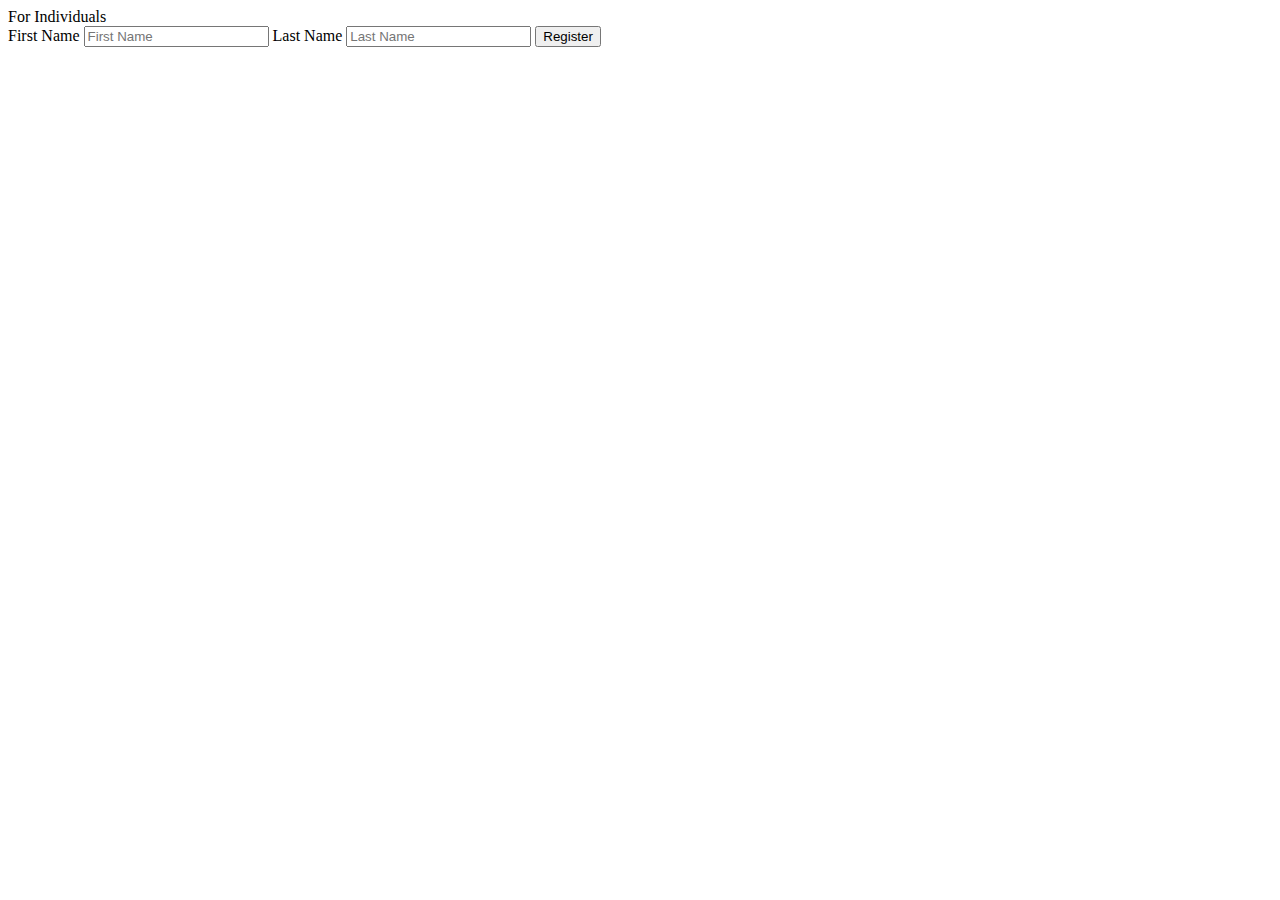
==== signup-page/index.html @ c616a9de "initial commit" ====
<!DOCTYPE html>
<html lang="en">
  <head>
    <meta charset="UTF-8" />
    <meta name="viewport" content="width=device-width, initial-scale=1.0" />
    <link type="text/css" rel="stylesheet" href="style.css" />
    <title>Sign Up</title>
  </head>
  <body>
    <main>
      <div>For Individuals</div>
      <div>
        <form action="">
          <label for="first-name">First Name</label>
          <input
            type="text"
            name="first-name"
            id="first-name"
            placeholder="First Name"
          />
          <label for="last-name">Last Name</label>
          <input
            type="text"
            name="last-name"
            id="last-name"
            placeholder="Last Name"
          />

          <button type="submit">Register</button>
        </form>
      </div>
    </main>
  </body>
</html>
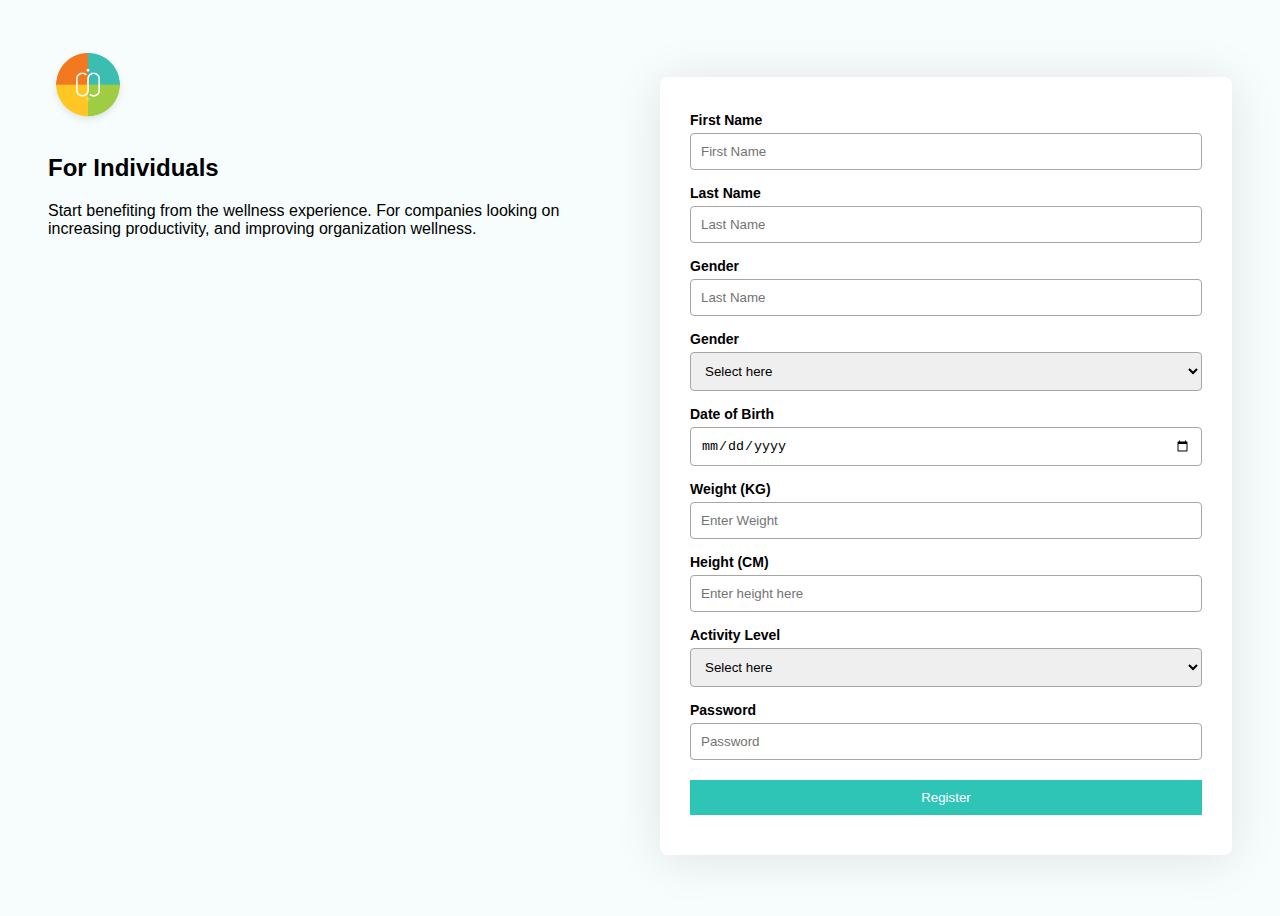
==== commit e8cd9fe4: "some changes" ====
--- a/signup-page/index.html
+++ b/signup-page/index.html
@@ -7,25 +7,91 @@
     <title>Sign Up</title>
   </head>
   <body>
-    <main>
-      <div>For Individuals</div>
-      <div>
-        <form action="">
-          <label for="first-name">First Name</label>
-          <input
-            type="text"
-            name="first-name"
-            id="first-name"
-            placeholder="First Name"
-          />
-          <label for="last-name">Last Name</label>
-          <input
-            type="text"
-            name="last-name"
-            id="last-name"
-            placeholder="Last Name"
-          />
-
+    <main class="container">
+      <div class="inner-container">
+        <img class="logo-img" src="logo.png" alt="Main logo" />
+        <h2>For Individuals</h2>
+        <p>
+          Start benefiting from the wellness experience. For companies looking
+          on increasing productivity, and improving organization wellness.
+        </p>
+      </div>
+      <div class="inner-container">
+        <form class="form" action="">
+          <div class="input-group">
+            <label for="first-name">First Name</label>
+            <input
+              type="text"
+              name="first-name"
+              id="first-name"
+              placeholder="First Name"
+            />
+          </div>
+          <div class="input-group">
+            <label for="last-name">Last Name</label>
+            <input
+              type="text"
+              name="last-name"
+              id="last-name"
+              placeholder="Last Name"
+            />
+          </div>
+          <div class="input-group">
+            <label for="gender">Gender</label>
+            <input
+              type="text"
+              name="last-name"
+              id="last-name"
+              placeholder="Last Name"
+            />
+          </div>
+          <div class="input-group">
+            <label for="gender">Gender</label>
+            <select name="gender" id="gender">
+              <option value="">Select here</option>
+              <option value="male">Male</option>
+              <option value="female">Female</option>
+            </select>
+          </div>
+          <div class="input-group">
+            <label for="date-of-birth">Date of Birth</label>
+            <input type="date" name="date-of-birth" id="date-of-birth" />
+          </div>
+          <div class="input-group">
+            <label for="weight">Weight (KG)</label>
+            <input
+              type="text"
+              name="weight"
+              id="weight"
+              placeholder="Enter Weight"
+            />
+          </div>
+          <div class="input-group">
+            <label for="height">Height (CM)</label>
+            <input
+              type="text"
+              name="height"
+              id="height"
+              placeholder="Enter height here"
+            />
+          </div>
+          <div class="input-group">
+            <label for="activity-level">Activity Level</label>
+            <select name="activity-level" id="activity-level">
+              <option value="">Select here</option>
+              <option value="Level-one">Level One</option>
+              <option value="level-two">Level Two</option>
+            </select>
+          </div>
+          <div class="input-group">
+            <label for="password">Password</label>
+            <input
+              type="password"
+              name="password"
+              id="password"
+              placeholder="Password"
+            />
+          </div>
           <button type="submit">Register</button>
         </form>
       </div>
--- a/signup-page/style.css
+++ b/signup-page/style.css
@@ -0,0 +1,110 @@
+* {
+  box-sizing: border-box;
+}
+
+:root {
+  --font-size-normal: 16px;
+
+  /* Colours */
+  --color-background: #f7fdfc;
+
+  --color-gray: #737373;
+  --color-white: #ffffff;
+  --color-green: #2ec4b6;
+
+  --color-border: #a6a6a6;
+}
+
+body {
+  font-family: Arial, Helvetica, sans-serif;
+  background-color: var(--color-background);
+}
+
+.container {
+  display: flex;
+  flex-direction: row;
+  height: 100vh;
+  padding: 40px;
+  gap: 40px;
+}
+
+.inner-container {
+  flex: 1;
+  /* flex-basis: 0; */
+}
+
+.flex-center {
+  display: flex;
+  flex-direction: column;
+  justify-content: center;
+  align-items: center;
+}
+
+.logo-img {
+  width: 100%;
+  max-width: 80px;
+  object-fit: cover;
+}
+
+.form {
+  background-color: var(--color-white);
+  margin: 5% auto 15%;
+  border-radius: 8px;
+  padding: 20px 30px;
+  box-shadow: 0 4px 50px rgba(4, 8, 19, 0.1);
+  /* width: 80%;
+  max-width: 600px;
+  min-width: 300px; */
+}
+
+.input-group {
+  display: flex;
+  flex-direction: column;
+}
+
+.input-group label {
+  margin: 15px 0 5px;
+  font-weight: 600;
+  font-size: 14px;
+}
+
+.input-group input,
+.input-group select {
+  padding: 10px;
+  border: 1px solid var(--color-border);
+  border-radius: 4px;
+  outline: none;
+}
+
+input::placeholder {
+  color: #737373;
+}
+
+button {
+  width: 100%;
+  padding: 10px;
+  background-color: var(--color-green);
+  border: none;
+  margin: 20px 0;
+  color: var(--color-white);
+}
+
+/* Media Queries */
+@media screen and (max-width: 768px) {
+  .container {
+    flex-direction: column;
+    gap: 0;
+  }
+  .logo-img {
+    max-width: 40px;
+  }
+  /* 
+  .inner-container {
+    margin: 0 auto;
+  } */
+
+  .form {
+    width: 100%;
+    margin-top: 10%;
+  }
+}
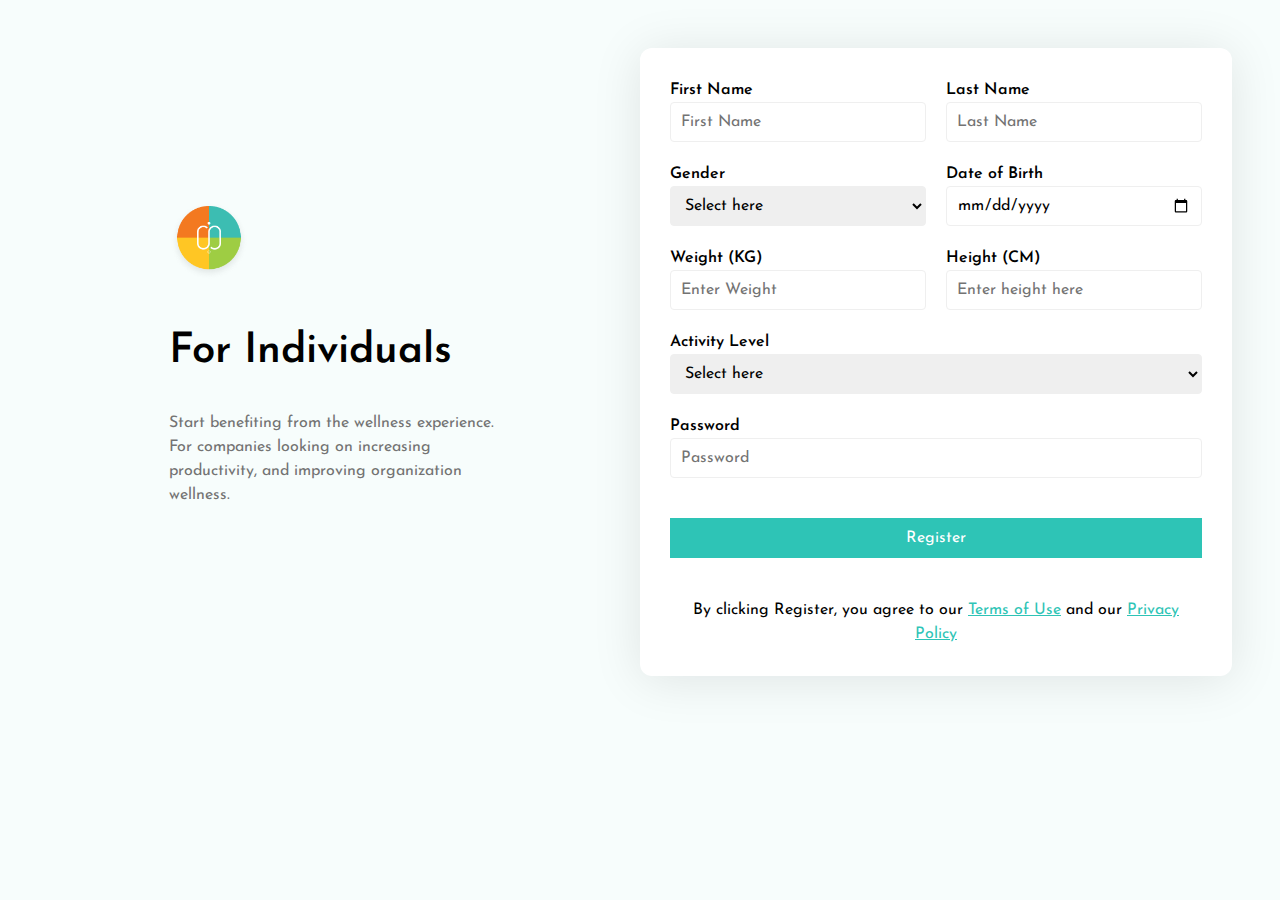
==== commit 316863e1: "assignment done" ====
--- a/signup-page/index.html
+++ b/signup-page/index.html
@@ -8,16 +8,22 @@
   </head>
   <body>
     <main class="container">
-      <div class="inner-container">
-        <img class="logo-img" src="logo.png" alt="Main logo" />
-        <h2>For Individuals</h2>
-        <p>
-          Start benefiting from the wellness experience. For companies looking
-          on increasing productivity, and improving organization wellness.
-        </p>
+      <div class="inner-container flex-center">
+        <div class="info-container">
+          <img class="logo-img" src="logo.png" alt="Main logo" />
+          <h1>For Individuals</h1>
+          <p class="desktop">
+            Start benefiting from the wellness experience. For companies looking
+            on increasing productivity, and improving organization wellness.
+          </p>
+          <p class="mobile">
+            Inspiring wholesome harmony for the mind, body and spirit, for
+            everyone, everywhere.
+          </p>
+        </div>
       </div>
       <div class="inner-container">
-        <form class="form" action="">
+        <form class="form" action="#">
           <div class="input-group">
             <label for="first-name">First Name</label>
             <input
@@ -29,15 +35,6 @@
           </div>
           <div class="input-group">
             <label for="last-name">Last Name</label>
-            <input
-              type="text"
-              name="last-name"
-              id="last-name"
-              placeholder="Last Name"
-            />
-          </div>
-          <div class="input-group">
-            <label for="gender">Gender</label>
             <input
               type="text"
               name="last-name"
@@ -75,7 +72,7 @@
               placeholder="Enter height here"
             />
           </div>
-          <div class="input-group">
+          <div class="input-group no-wrap">
             <label for="activity-level">Activity Level</label>
             <select name="activity-level" id="activity-level">
               <option value="">Select here</option>
@@ -83,7 +80,7 @@
               <option value="level-two">Level Two</option>
             </select>
           </div>
-          <div class="input-group">
+          <div class="input-group no-wrap">
             <label for="password">Password</label>
             <input
               type="password"
@@ -93,6 +90,11 @@
             />
           </div>
           <button type="submit">Register</button>
+
+          <p>
+            By clicking Register, you agree to our
+            <a href="#">Terms of Use</a> and our <a href="#">Privacy Policy</a>
+          </p>
         </form>
       </div>
     </main>
--- a/signup-page/style.css
+++ b/signup-page/style.css
@@ -1,6 +1,4 @@
-* {
-  box-sizing: border-box;
-}
+@import url('https://fonts.googleapis.com/css2?family=Josefin+Sans:wght@400;500;600&display=swap');
 
 :root {
   --font-size-normal: 16px;
@@ -12,25 +10,27 @@
   --color-white: #ffffff;
   --color-green: #2ec4b6;
 
-  --color-border: #a6a6a6;
+  --color-border: #efefef;
+}
+
+* {
+  box-sizing: border-box;
+  font-family: 'Josefin Sans', sans-serif;
+  font-size: var(--font-size-normal);
 }
 
 body {
-  font-family: Arial, Helvetica, sans-serif;
   background-color: var(--color-background);
 }
 
 .container {
   display: flex;
   flex-direction: row;
-  height: 100vh;
   padding: 40px;
-  gap: 40px;
 }
 
 .inner-container {
   flex: 1;
-  /* flex-basis: 0; */
 }
 
 .flex-center {
@@ -46,26 +46,49 @@
   object-fit: cover;
 }
 
+.info-container {
+  max-width: 350px;
+  line-height: 1.5;
+}
+
+.info-container h1 {
+  font-size: 42px;
+  font-weight: 600;
+}
+
+.info-container p {
+  color: var(--color-gray);
+}
+
+.mobile {
+  display: none;
+}
+
 .form {
+  display: flex;
+  flex-wrap: wrap;
   background-color: var(--color-white);
-  margin: 5% auto 15%;
-  border-radius: 8px;
-  padding: 20px 30px;
+  margin: 0 auto;
+  border-radius: 12px;
+  padding: 30px;
   box-shadow: 0 4px 50px rgba(4, 8, 19, 0.1);
-  /* width: 80%;
-  max-width: 600px;
-  min-width: 300px; */
+  gap: 20px;
+  line-height: 1.5;
 }
 
 .input-group {
+  flex: 1;
+  flex-basis: calc(50% - 20px);
   display: flex;
   flex-direction: column;
 }
 
+.input-group.no-wrap {
+  flex-basis: 100%;
+}
+
 .input-group label {
-  margin: 15px 0 5px;
   font-weight: 600;
-  font-size: 14px;
 }
 
 .input-group input,
@@ -73,15 +96,28 @@
   padding: 10px;
   border: 1px solid var(--color-border);
   border-radius: 4px;
+  height: 40px;
   outline: none;
 }
 
 input::placeholder {
-  color: #737373;
+  color: var(--color-gray);
 }
 
-button {
+.input-group input:hover,
+.input-group select:hover {
+  border-color: var(--color-green);
+}
+
+.input-group input:focus,
+.input-group select:focus {
+  border-color: var(--color-green);
+  outline: 1px solid var(--color-green);
+}
+
+.form button {
   width: 100%;
+  height: 40px;
   padding: 10px;
   background-color: var(--color-green);
   border: none;
@@ -89,22 +125,57 @@
   color: var(--color-white);
 }
 
+.form button:hover {
+  box-shadow: 0 4px 50px rgba(4, 8, 19, 0.1);
+  cursor: pointer;
+}
+
+.form p {
+  margin: auto;
+  text-align: center;
+}
+
+.form a {
+  color: var(--color-green);
+}
+
 /* Media Queries */
 @media screen and (max-width: 768px) {
   .container {
     flex-direction: column;
-    gap: 0;
+    margin-top: 20px;
+    padding: 10px;
   }
   .logo-img {
     max-width: 40px;
   }
-  /* 
-  .inner-container {
-    margin: 0 auto;
-  } */
+  .desktop {
+    display: none;
+  }
+  .mobile {
+    display: block;
+  }
+  .info-container {
+    max-width: 100%;
+    line-height: normal;
+  }
+  .info-container h1 {
+    font-size: 32px;
+  }
+
+  .input-group {
+    flex-basis: 100%;
+  }
 
   .form {
     width: 100%;
-    margin-top: 10%;
+    margin-top: 5%;
+    padding: 20px 10px;
   }
 }
+
+@media screen and (max-width: 320px) {
+  .info-container h1 {
+    font-size: 28px;
+  }
+}
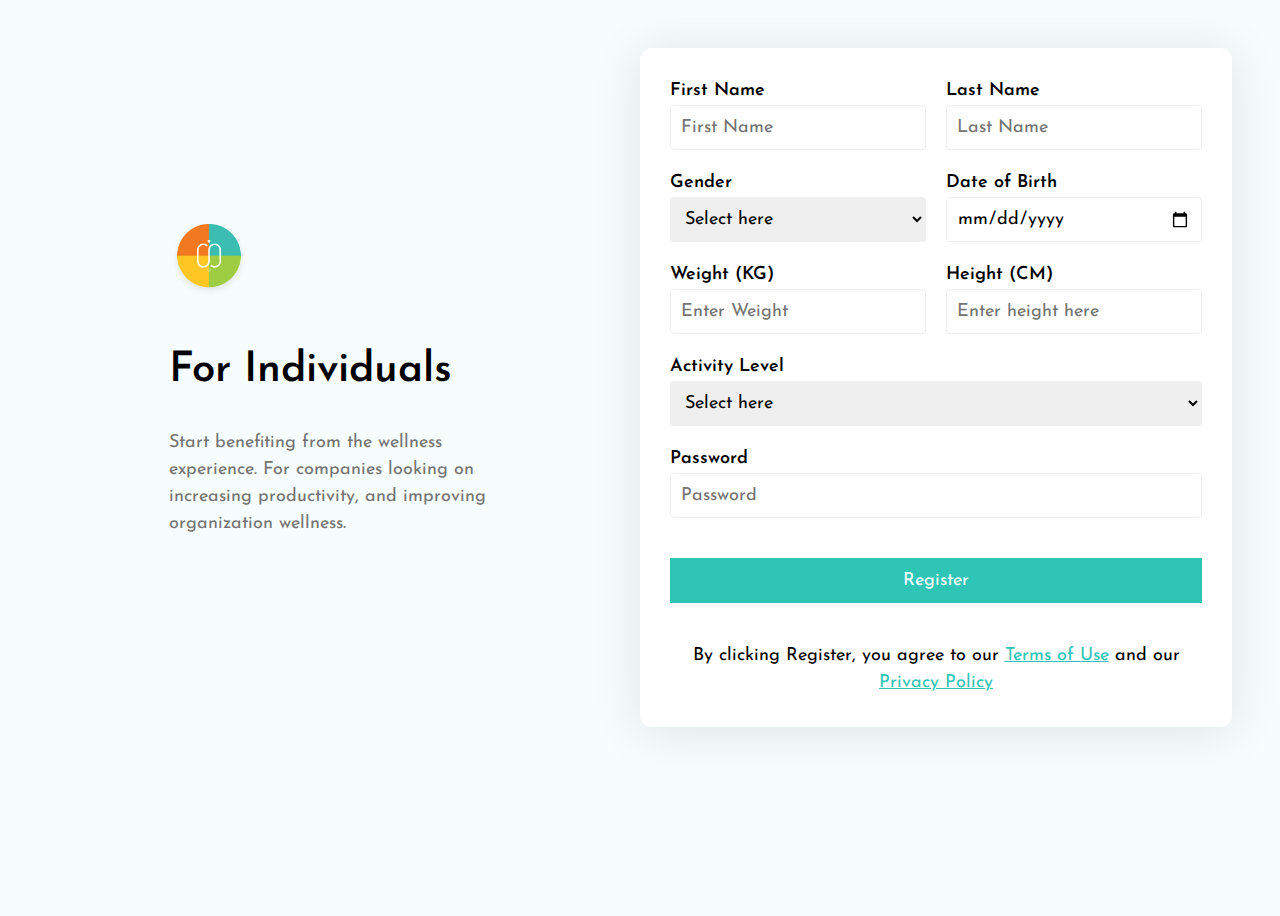
==== commit 2d62b0c7: "centered the page and added favicon" ====
--- a/signup-page/index.html
+++ b/signup-page/index.html
@@ -4,6 +4,7 @@
     <meta charset="UTF-8" />
     <meta name="viewport" content="width=device-width, initial-scale=1.0" />
     <link type="text/css" rel="stylesheet" href="style.css" />
+    <link rel="shortcut icon" type="image/png" href="logo.png" />
     <title>Sign Up</title>
   </head>
   <body>
--- a/signup-page/style.css
+++ b/signup-page/style.css
@@ -1,7 +1,7 @@
 @import url('https://fonts.googleapis.com/css2?family=Josefin+Sans:wght@400;500;600&display=swap');
 
 :root {
-  --font-size-normal: 16px;
+  --font-size-normal: 18px;
 
   /* Colours */
   --color-background: #f7fdfc;
@@ -21,12 +21,15 @@
 
 body {
   background-color: var(--color-background);
+  min-height: 100vh;
 }
 
 .container {
   display: flex;
   flex-direction: row;
   padding: 40px;
+  max-width: 1440px;
+  margin: auto;
 }
 
 .inner-container {
@@ -96,7 +99,7 @@
   padding: 10px;
   border: 1px solid var(--color-border);
   border-radius: 4px;
-  height: 40px;
+  height: 45px;
   outline: none;
 }
 
@@ -117,7 +120,7 @@
 
 .form button {
   width: 100%;
-  height: 40px;
+  height: 45px;
   padding: 10px;
   background-color: var(--color-green);
   border: none;
@@ -126,7 +129,7 @@
 }
 
 .form button:hover {
-  box-shadow: 0 4px 50px rgba(4, 8, 19, 0.1);
+  opacity: 0.8;
   cursor: pointer;
 }
 
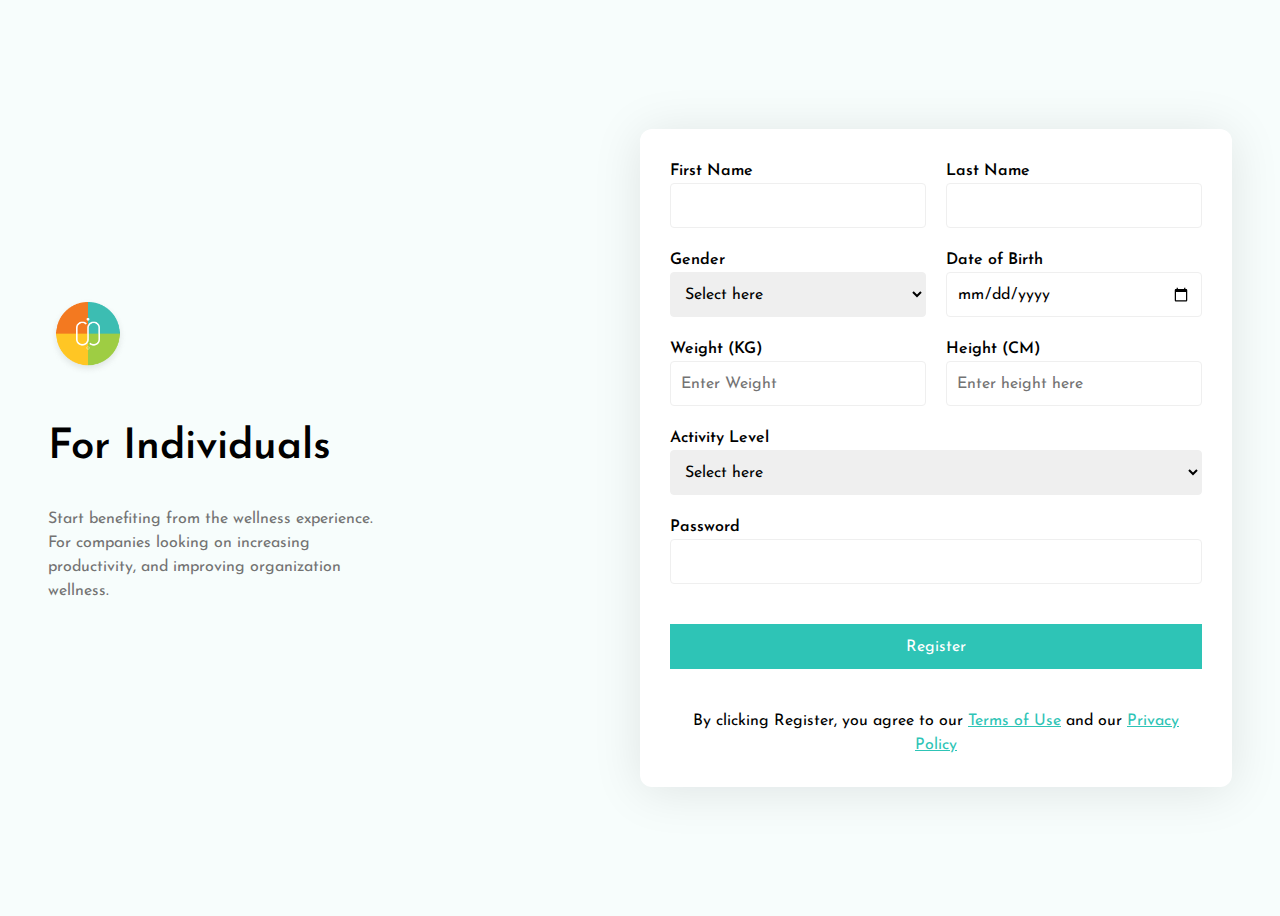
==== commit 3b381d97: "Refactor signup page form inputs" ====
--- a/signup-page/index.html
+++ b/signup-page/index.html
@@ -27,21 +27,11 @@
         <form class="form" action="#">
           <div class="input-group">
             <label for="first-name">First Name</label>
-            <input
-              type="text"
-              name="first-name"
-              id="first-name"
-              placeholder="First Name"
-            />
+            <input type="text" name="first-name" id="first-name" />
           </div>
           <div class="input-group">
             <label for="last-name">Last Name</label>
-            <input
-              type="text"
-              name="last-name"
-              id="last-name"
-              placeholder="Last Name"
-            />
+            <input type="text" name="last-name" id="last-name" />
           </div>
           <div class="input-group">
             <label for="gender">Gender</label>
@@ -83,12 +73,7 @@
           </div>
           <div class="input-group no-wrap">
             <label for="password">Password</label>
-            <input
-              type="password"
-              name="password"
-              id="password"
-              placeholder="Password"
-            />
+            <input type="password" name="password" id="password" />
           </div>
           <button type="submit">Register</button>
 
--- a/signup-page/style.css
+++ b/signup-page/style.css
@@ -1,7 +1,7 @@
 @import url('https://fonts.googleapis.com/css2?family=Josefin+Sans:wght@400;500;600&display=swap');
 
 :root {
-  --font-size-normal: 18px;
+  --font-size-normal: 16px;
 
   /* Colours */
   --color-background: #f7fdfc;
@@ -22,6 +22,7 @@
 body {
   background-color: var(--color-background);
   min-height: 100vh;
+  display: flex;
 }
 
 .container {
@@ -40,11 +41,9 @@
   display: flex;
   flex-direction: column;
   justify-content: center;
-  align-items: center;
 }
 
 .logo-img {
-  width: 100%;
   max-width: 80px;
   object-fit: cover;
 }
